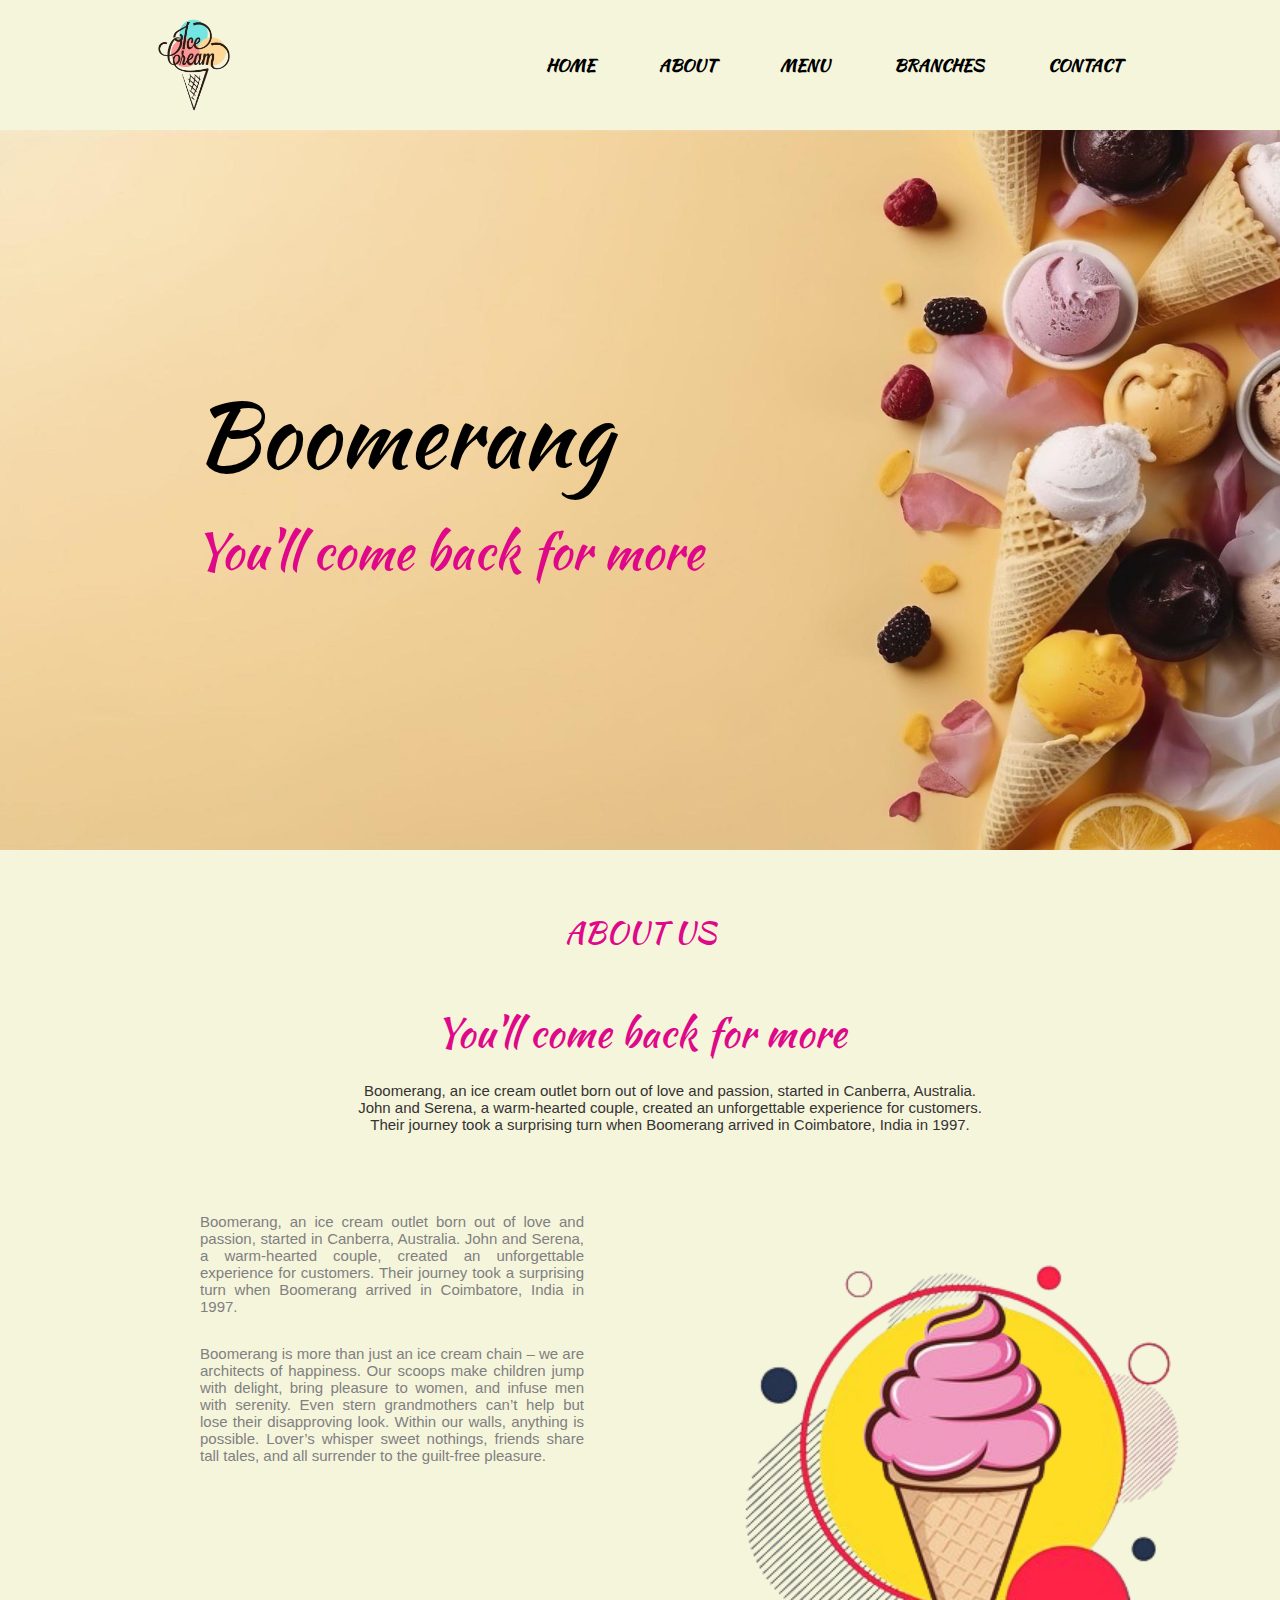
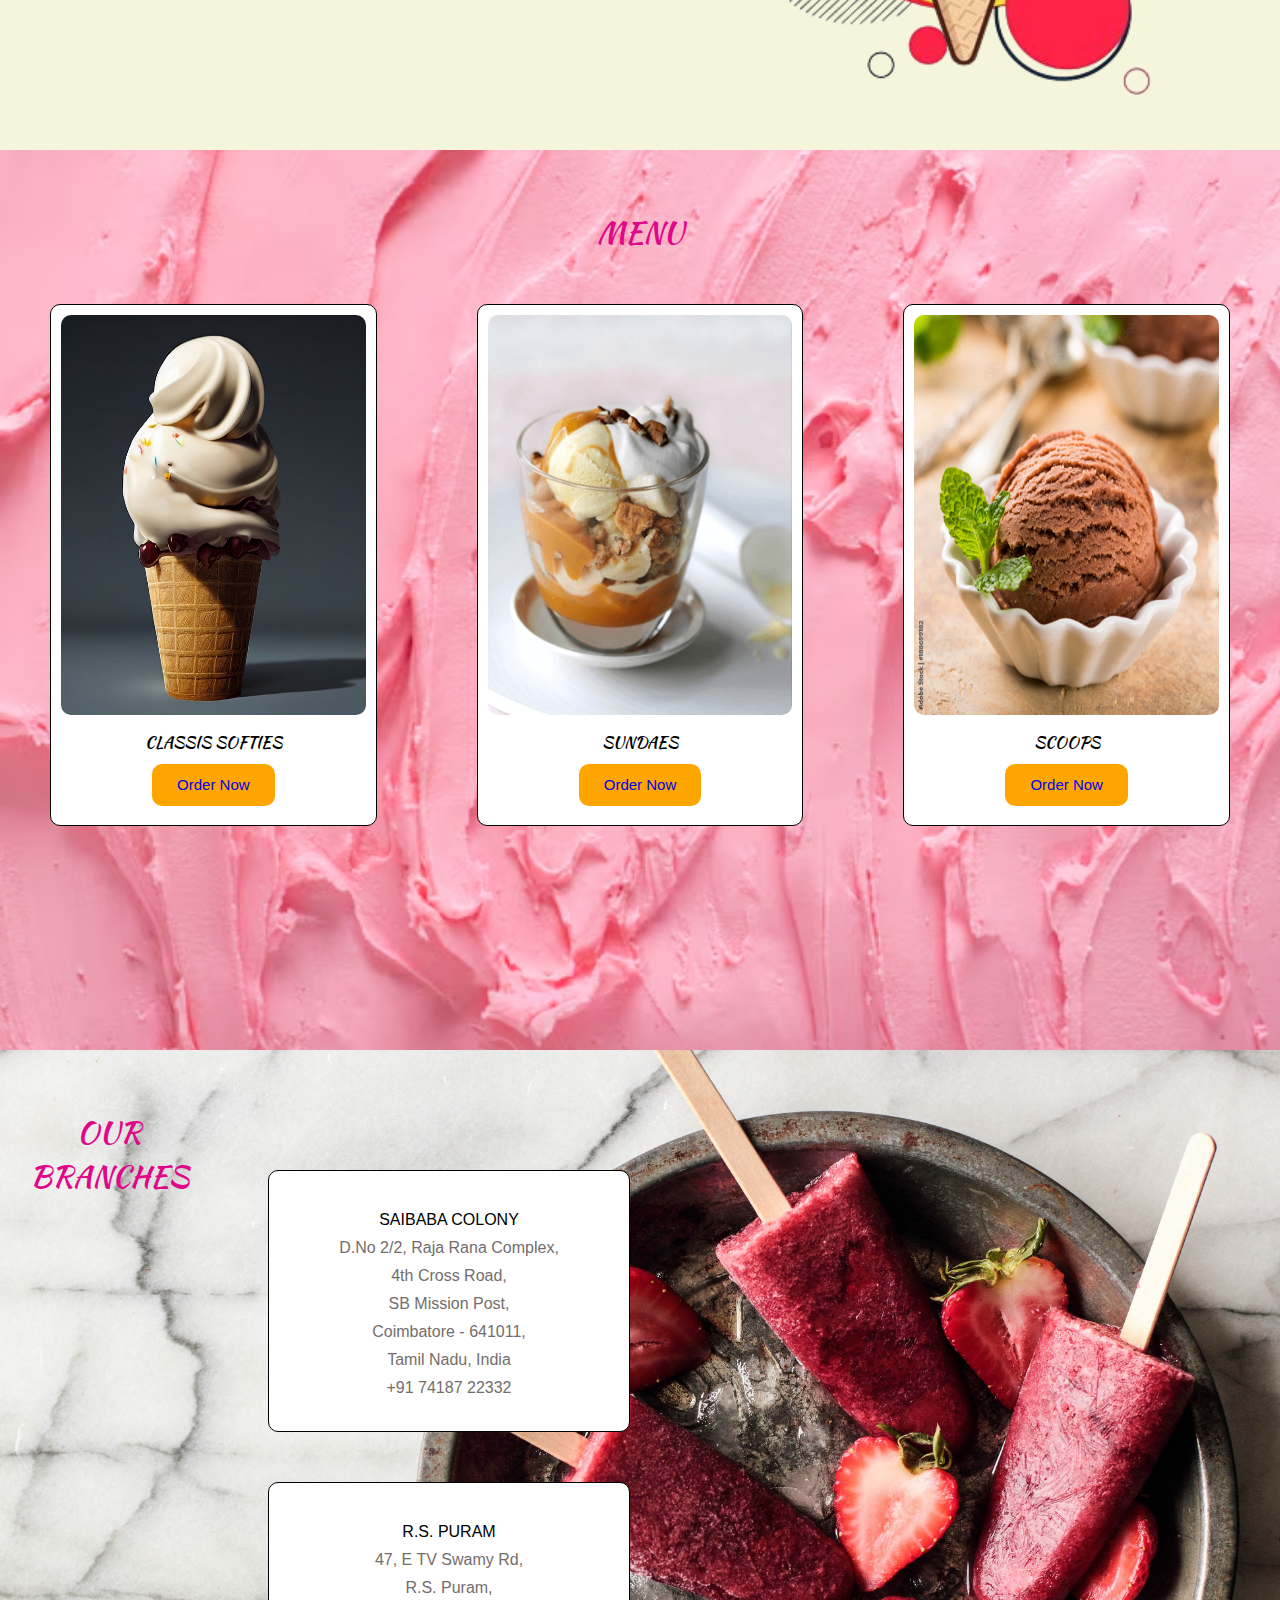
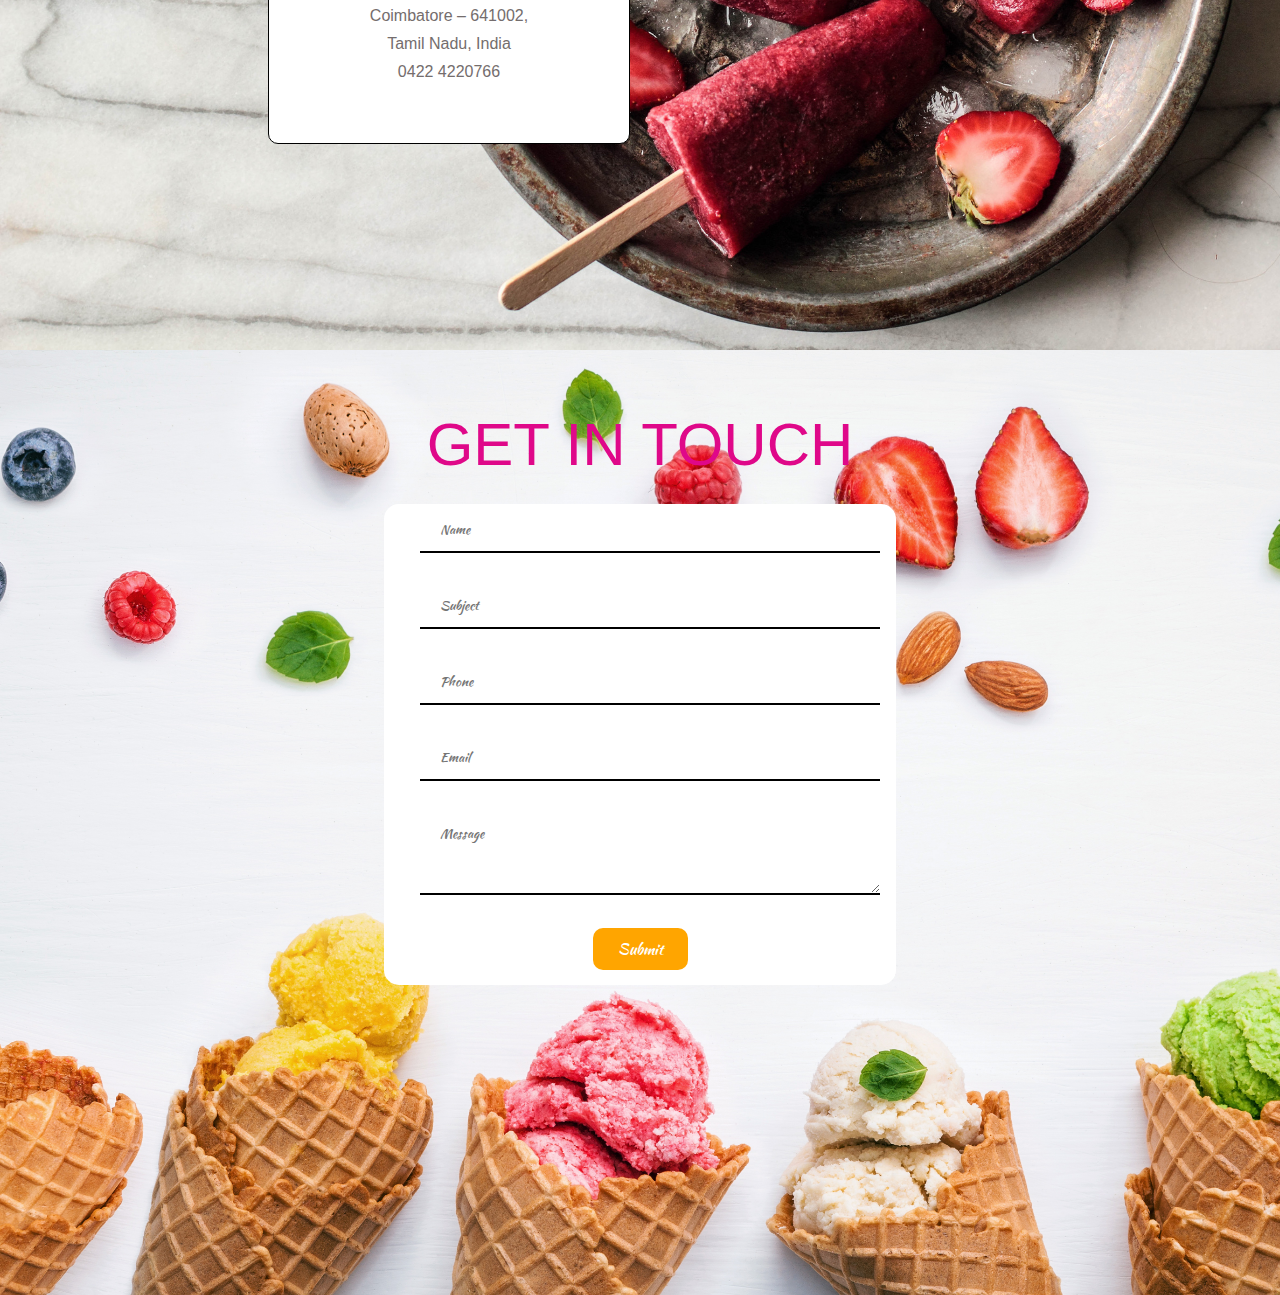
==== index.html @ 69e79b03 "first commit" ====
<!DOCTYPE html>
<html lang="en">

<head>
    <meta charset="UTF-8">
    <meta name="viewport" content="width=device-width, initial-scale=1.0">
    <title>Document</title>

    <!-- CSS -->
    <link rel="stylesheet" href="./style.css">

    <!-- Font awesome - CDN -->
    <link rel="stylesheet" href="https://cdnjs.cloudflare.com/ajax/libs/font-awesome/6.5.1/css/all.min.css"
        integrity="sha512-DTOQO9RWCH3ppGqcWaEA1BIZOC6xxalwEsw9c2QQeAIftl+Vegovlnee1c9QX4TctnWMn13TZye+giMm8e2LwA=="
        crossorigin="anonymous" referrerpolicy="no-referrer" />

    <!-- Google Fonts -->
    <link rel="preconnect" href="https://fonts.googleapis.com">
    <link rel="preconnect" href="https://fonts.gstatic.com" crossorigin>
    <link
        href="https://fonts.googleapis.com/css2?family=Hind+Siliguri:wght@300;400;500;600;700&family=Roboto+Slab:wght@100..900&display=swap"
        rel="stylesheet">

    <!-- Google font 2 -->
    <link rel="preconnect" href="https://fonts.googleapis.com">
    <link rel="preconnect" href="https://fonts.gstatic.com" crossorigin>
    <link href="https://fonts.googleapis.com/css2?family=Kaushan+Script&display=swap" rel="stylesheet">

</head>

<body>
    <div class="container">
        <nav class="navbar">
            <img id="logo" src="./images/logo.png" alt="logo">
            <ul>
                <li><a class="link" href="#home">HOME</a></li>
                <li><a class="link" href="#about">ABOUT</a></li>
                <li><a class="link" href="#menu">MENU</a></li>
                <li><a class="link" href="#branches">BRANCHES</a></li>
                <li><a class="link" href="#contact">CONTACT</a></li>
            </ul>
        </nav>

        <!-- Home section -->
        <section id="home">
            <div class="title_1">
                <h1>Boomerang</h1>
                <p>You'll come back for more</p>

            </div>

        </section>

        <!-- About Section -->
        <section id="about">
            <div class="title_2a">
                <h1>ABOUT US</h1>
                <h3>You'll come back for more </h3>
                <p>Boomerang, an ice cream outlet born out of love and passion, started in Canberra, Australia. John and
                    Serena, a warm-hearted couple, created an unforgettable experience for customers. Their journey took
                    a surprising turn when Boomerang arrived in Coimbatore, India in 1997.</p>
            </div>
            <div class="title_2b">
                <p>Boomerang, an ice cream outlet born out of love and passion, started in Canberra, Australia. John and
                    Serena, a warm-hearted couple, created an unforgettable experience for customers. Their journey took
                    a surprising turn when Boomerang arrived in Coimbatore, India in 1997.
                </p>
            </div>
            <div class="title_2c">
                <p>Boomerang is more than just an ice cream chain – we are architects of happiness. Our scoops make
                    children jump with delight, bring pleasure to women, and infuse men with serenity. Even stern
                    grandmothers can’t help but lose their disapproving look. Within our walls, anything is possible.
                    Lover’s whisper sweet nothings, friends share tall tales, and all surrender to the guilt-free
                    pleasure.</p>
            </div>
            <div class="images">
                <img id="shape1" class="imggroup" src="./images/shape1.png" alt="shape1">
                <img id="shape2" class="imggroup" src="./images/shape2.png" alt="shape2">
            </div>
        </section>

        <!-- Menu Section -->
        <section id="menu">
            <h1>MENU</h1>
            <div class="title_3">
                <div class="div1">
                    <img src="./images/softie.jpg" alt="" width="100%" height="80%">
                    <h4>CLASSIS SOFTIES</h4>
                    <button><a href="https://boomerangicecreams.com/classic-softies/">Order Now</a></button>
                </div>

                <div class="div1">
                    <img src="./images/sundae.webp" alt="" width="100%" height="80%">
                    <h4>SUNDAES</h4>

                    <button><a href="https://boomerangicecreams.com/chocolicious-sundaes/">Order Now</a></button>
                </div>

                <div class="div1">
                    <img src="./images/scoop.jpg" alt="" width="100%" height="80%">
                    <h4>SCOOPS</h4>
                    <button><a href="https://boomerangicecreams.com/scoops/">Order Now</a></button>
                </div>


            </div>

        </section>

        <!-- Branches Section -->
        <section id="branches">
            <h1>OUR BRANCHES</h1>
            <div class="title_4">
                <div class="div2">
                    <h4>SAIBABA COLONY</h4>
                    <p><pre>D.No 2/2, Raja Rana Complex,</pre>
                        <pre>4th Cross Road,</pre> 
                        <pre>SB Mission Post,</pre>
                        <pre>Coimbatore - 641011,</pre>
                        <pre>Tamil Nadu, India</pre>
                        <pre>+91 74187 22332</pre></p>
                </div>

                <div class="div2">
                    <h4>R.S. PURAM</h4>
                    <p><pre>47, E TV Swamy Rd,</pre> 
                        <pre>R.S. Puram,</pre> 
                        <pre>Coimbatore – 641002,</pre>
                        <pre>Tamil Nadu, India</pre>
                        <pre>0422 4220766</pre></p>
                    </div>
            </div>
            <div><iframe src="https://www.google.com/maps/embed?pb=!1m18!1m12!1m3!1d62659.13768483277!2d76.93079294863279!3d11.023908499999997!2m3!1f0!2f0!3f0!3m2!1i1024!2i768!4f13.1!3m3!1m2!1s0x3ba85828fb5e1d75%3A0xd114db431052f051!2sBoomerang%20Ice%20Cream!5e0!3m2!1sen!2sin!4v1712253809579!5m2!1sen!2sin" width="600" height="450" style="border:0;" allowfullscreen="" loading="lazy" referrerpolicy="no-referrer-when-downgrade"></iframe></div>
        </section>

        <!-- Contact Section -->
        <section id="contact">
            <div class="title_5">
                <h1>GET IN TOUCH</h1>
            </div>
            <div class="form">

                <input type="text" placeholder="Name"> <br> <br>

                <input type="text" placeholder="Subject"> <br> <br>

                <input type="tel" placeholder="Phone"> <br> <br>

                <input type="email" placeholder="Email">
                <br> <br>

                <textarea placeholder="Message" cols="50" rows="3"></textarea>
                <br> <br>
                <button>Submit</button>

            </div>


            <div class="contact_logo">
                <div class="icon"><i class="fa-brands fa-facebook fa-2x"></i></div>
                <div class="icon"><i class="fa-brands fa-instagram fa-2x"></i></div>
                <div class="icon"><i class="fa-brands fa-twitter fa-2x"></i></div>
                <div class="icon"><i class="fa-brands fa-whatsapp fa-2x"></i></div>
            </div>

        </section>

    </div>
</body>

</html>
---- style.css ----
*{
    font-family: "Kaushan Script", cursive;
    font-weight: 500;
    font-style: normal;
    margin: 0px;
    padding: 0px;
}
body{
    overflow-x: hidden;
}
.container{
    width: 100%;
    height: 100vh;
    position: relative;
}

#home{
    background-image: url(./images/main_img.jpeg);
    height: 80%;
    width: 100%;
    background-size: cover;
    display: flex;
    justify-content: center;
    align-items: center;

}
.navbar{
    display: flex;
    width: 100%;
    justify-content: space-around; /* To create spacebetween child elements */
    background-color: beige;
    align-items: center; /* To place child element vertically center */
}
#logo{
    width: 130px;
    height: 130px;
}
ul li{
    list-style: none;
    display: inline;
    margin: 10px 30px;
}
.link{
    text-decoration: none; /* To remove underlines */
    color: black;
    font-weight: 700;
    font-size: 17px;
}
.link:hover{
    color: rgb(223, 8, 137);
}
.title_1{
    
    margin-left: -30%;
    margin-top: -25px;
}
.title_1 h1{
    font-size: 90px;
    font-weight: 500;
    margin-bottom: 15px;
}
.title_1 p{
    font-size: 50px;
    font-weight: 400;
    color: rgb(223, 8, 137);
}
.title_1 h1:hover{
    color: rgb(223, 8, 137);
}


/* about section */
#about{
    /* margin: 50px; */
    background-color: beige;
    height: 100%;
    width: 100%;
    position: relative;

}
#about h1{
    font-family: "Kaushan Script", cursive;
    color: rgb(223, 8, 137);
    padding-top: 60px;
    font-weight: 400;
    font-size: 30px;
    text-align: center;


}
.title_2a h3{
    font-size: 40px;
    padding-top: 50px;
    font-weight: 500;
    margin-bottom: 20px;
    text-align: center;
    color: rgb(223, 8, 137);

}
.title_2a p{
    font-family: Verdana, Geneva, Tahoma, sans-serif;
    font-size: 15px;
    font-weight: 400;
    color: rgb(52, 50, 50);
    margin-left: 350px;
    width: 50%;
    text-align: center;
    justify-content: center;
}
.title_2a h3:hover{
    color: rgb(223, 8, 137);
}
.title_2b {
    position: relative; /* Add position relative to title_2b */
    width: 50%; /* Adjust the width as needed */
    z-index: 1; /* Set a higher z-index to make the text appear on top of the images */
}
.title_2b p{
    font-family: Verdana, Geneva, Tahoma, sans-serif;
    font-size: 15px;
    font-weight: 400;
    color: gray;
    width: 60%;

    margin-top: 80px;
    margin-left: 200px;
    text-align: justify;


}
.title_2c p{
    font-family: Verdana, Geneva, Tahoma, sans-serif;
    font-size: 15px;
    font-weight: 400;
    color: gray;
    width: 30%;
    margin-top: 30px;
    margin-left: 200px;
    text-align: justify;



}
.images{
    width: 45%;
    height: 80%;
    position: absolute;
    right: 30px;
    bottom: 0px;
    
}
.imggroup{
    position: absolute;
    height: 75%;
    bottom: 0px;
    left: 50%;
    transform: translateX(-50%);
    transition: bottom 1s ,left 2s;
}
.images:hover #shape1{
    bottom: 70px;
}
.images:hover #shape2{
    left: 40%;
}


/* Menu Section */
#menu{
    background-image: url(./images/main_img2.avif);
    background-size: cover;
    height: 100%;
    width: 100%;
}
#menu h1{
    font-family: "Kaushan Script", cursive;
    color: rgb(223, 8, 137);
    padding-top: 60px;
    font-weight: 400;
    font-size: 30px;
    text-align: center;


}
.div1{
    width: 400px;
    height: 500px;
    background-color: white;
    border: 1px solid black;
    padding: 10px;
    margin: 50px;
    border-radius: 10px;
    text-align: center;
    margin-top: 50px;
}
.div1 a{
    font-family: Verdana, Geneva, Tahoma, sans-serif;
    text-decoration: none;
}
.div1 h4{
    margin-top: 10px;
    margin-bottom: 10px;
}
img{
    border-radius: 10px;;
}
.title_3{
    display: flex;
}
button{
    background-color: orange; /* Green background */
    border: black;
    color: white; /* White text */
    padding: 10px 25px; /* Padding */
    text-align: center;
    text-decoration: none;
    display: inline-block;
    font-size: 15px;
    border-radius: 10px; /* Rounded corners */
    border-bottom: 10px;
}

/* Branches Section */
#branches{
    background-image: url(./images/main_img4a.jpg);
    background-size: cover;
    height: 100%;
    width: 100%;
    display: flex;
}
#branches h1{
    font-family: "Kaushan Script", cursive;
    color: rgb(223, 8, 137);
    padding-top: 60px;
    font-weight: 400;
    font-size: 30px;
    text-align: center;

}
.div2{
    width: 300px;
    height: 200px;
    background-color: white;
    border: 1px solid black;
    padding: 30px;

    margin: 50px;
    border-radius: 10px;
    text-align: center;
    margin-top: 50px;
}
.div2 h4{
    font-family: Verdana, Geneva, Tahoma, sans-serif;
    margin-top: 10px;
    margin-bottom: 10px;
    color: black;
}
.div2 pre{
    font-family: Verdana, Geneva, Tahoma, sans-serif;
    margin-top: 10px;
    margin-bottom: 10px;
    color: rgb(116, 109, 109);

}
.title_4{
    display: inline;
    padding-top: 70px;
}
iframe{
    padding-top: 150px;
}

/* Contact Section */
#contact{
    background-image: url(./images/main_img5.jpg);
    background-size: cover;
    background-position: bottom;
    height: 105%;
    width: 100%;
}
.title_5 h1{
    font-family: Verdana, Geneva, Tahoma, sans-serif;
    color: rgb(223, 8, 137);

    font-size: 60px;
    padding-top: 60px;
    font-weight: 500;
    text-align: center;
    margin-bottom: 25px;
}
.form{
    background-color: white;
    width: 40%;
    border-radius: 15px;
    margin-left: 30%;
    
}
input[type=text] , [type=tel] , [type=email] , textarea{
    width: 90%;
    padding: 12px 20px;
    margin: 4px 0;
    box-sizing: border-box;
    border: none;
    border-bottom: 2px solid black;
    background-color: transparent;
    margin-left: 20px; /* Add margin-left for horizontal space */
    
}
.form {
    background-color: white;
    width: 40%;
    border-radius: 15px;
    margin-left: 30%;
    text-align: center; /* Add this line */
    padding-bottom: 15px;
}

.contact_logo{
    display: flex;
    justify-content: center;
    align-items: center;
}
.icon{
    margin: 20px;
    padding: 17px;
    border-radius: 50px;
}
.icon:hover{
    background-image: linear-gradient(to bottom right, rgb(232, 182, 243), rgb(223, 8, 137));
    color: white;
}
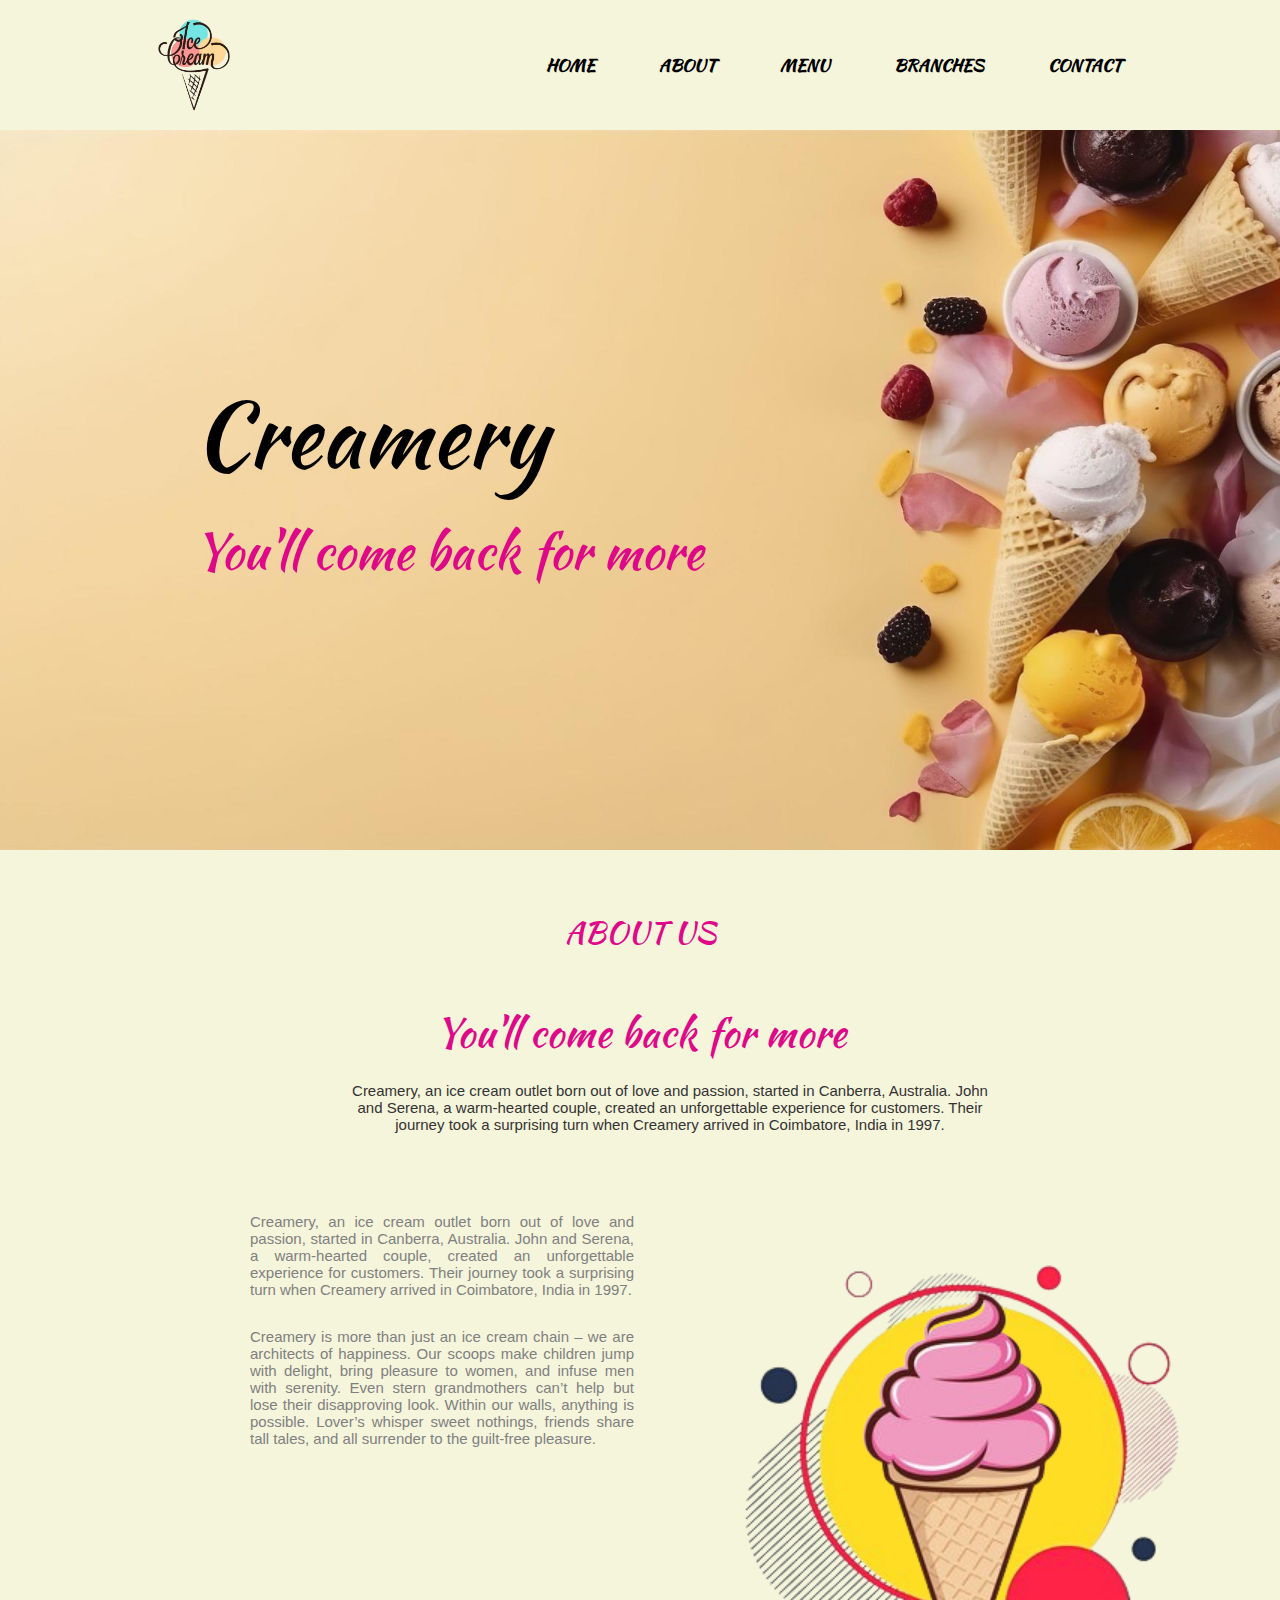
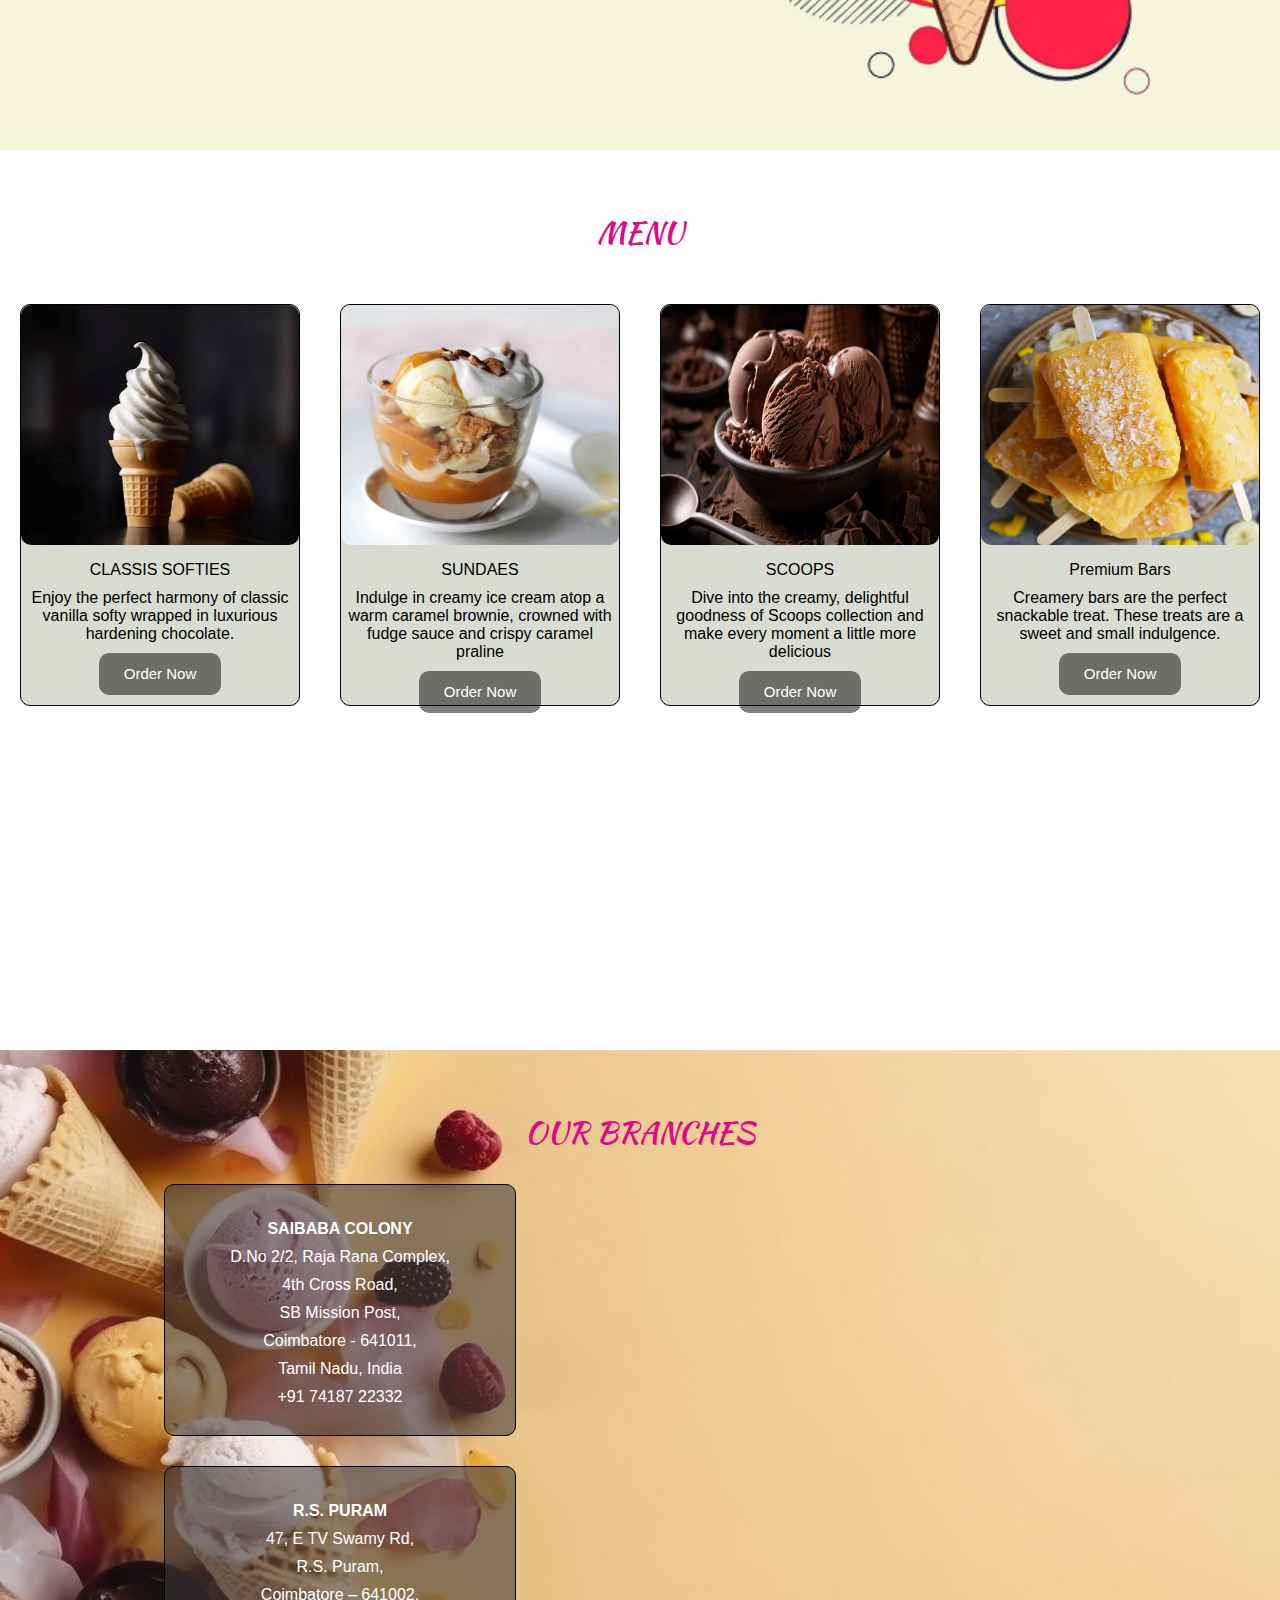
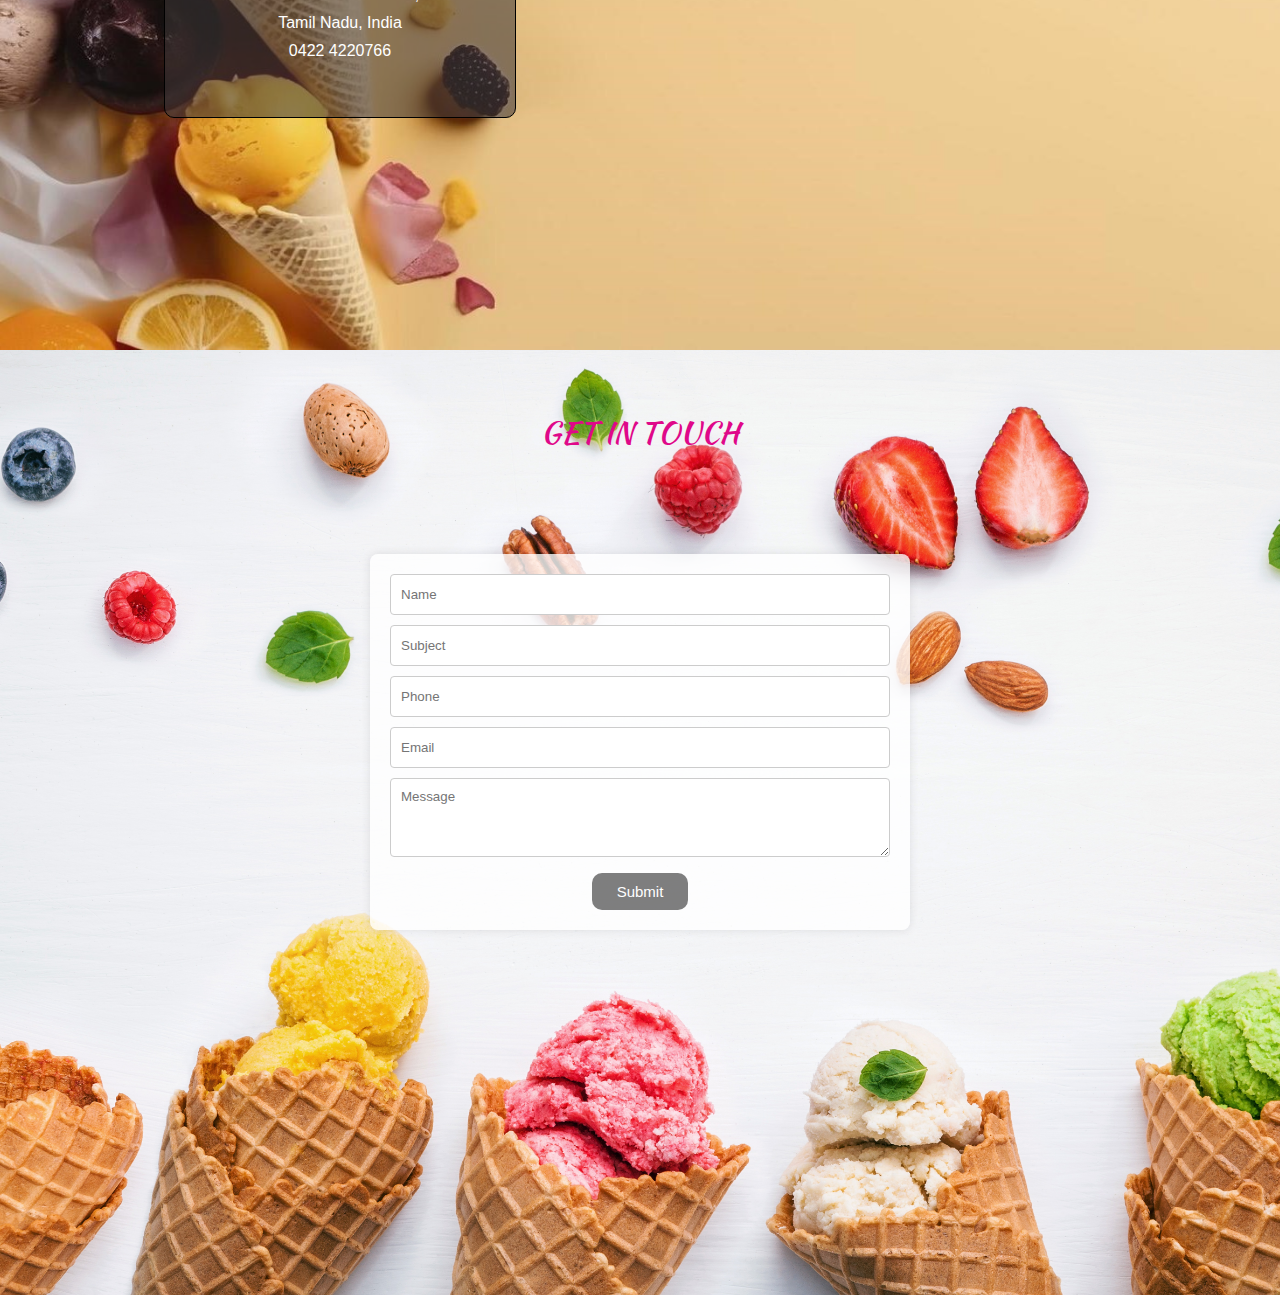
==== commit 898c2dd6: "Commit" ====
--- a/index.html
+++ b/index.html
@@ -14,14 +14,7 @@
         integrity="sha512-DTOQO9RWCH3ppGqcWaEA1BIZOC6xxalwEsw9c2QQeAIftl+Vegovlnee1c9QX4TctnWMn13TZye+giMm8e2LwA=="
         crossorigin="anonymous" referrerpolicy="no-referrer" />
 
-    <!-- Google Fonts -->
-    <link rel="preconnect" href="https://fonts.googleapis.com">
-    <link rel="preconnect" href="https://fonts.gstatic.com" crossorigin>
-    <link
-        href="https://fonts.googleapis.com/css2?family=Hind+Siliguri:wght@300;400;500;600;700&family=Roboto+Slab:wght@100..900&display=swap"
-        rel="stylesheet">
-
-    <!-- Google font 2 -->
+    <!-- Google font -->
     <link rel="preconnect" href="https://fonts.googleapis.com">
     <link rel="preconnect" href="https://fonts.gstatic.com" crossorigin>
     <link href="https://fonts.googleapis.com/css2?family=Kaushan+Script&display=swap" rel="stylesheet">
@@ -29,7 +22,9 @@
 </head>
 
 <body>
+
     <div class="container">
+
         <nav class="navbar">
             <img id="logo" src="./images/logo.png" alt="logo">
             <ul>
@@ -41,33 +36,33 @@
             </ul>
         </nav>
 
+
         <!-- Home section -->
         <section id="home">
             <div class="title_1">
-                <h1>Boomerang</h1>
+                <h1>Creamery</h1>
                 <p>You'll come back for more</p>
+            </div>
+        </section>
 
-            </div>
-
-        </section>
 
         <!-- About Section -->
         <section id="about">
             <div class="title_2a">
                 <h1>ABOUT US</h1>
                 <h3>You'll come back for more </h3>
-                <p>Boomerang, an ice cream outlet born out of love and passion, started in Canberra, Australia. John and
+                <p>Creamery, an ice cream outlet born out of love and passion, started in Canberra, Australia. John and
                     Serena, a warm-hearted couple, created an unforgettable experience for customers. Their journey took
-                    a surprising turn when Boomerang arrived in Coimbatore, India in 1997.</p>
+                    a surprising turn when Creamery arrived in Coimbatore, India in 1997.</p>
             </div>
             <div class="title_2b">
-                <p>Boomerang, an ice cream outlet born out of love and passion, started in Canberra, Australia. John and
+                <p>Creamery, an ice cream outlet born out of love and passion, started in Canberra, Australia. John and
                     Serena, a warm-hearted couple, created an unforgettable experience for customers. Their journey took
-                    a surprising turn when Boomerang arrived in Coimbatore, India in 1997.
+                    a surprising turn when Creamery arrived in Coimbatore, India in 1997.
                 </p>
             </div>
             <div class="title_2c">
-                <p>Boomerang is more than just an ice cream chain – we are architects of happiness. Our scoops make
+                <p>Creamery is more than just an ice cream chain – we are architects of happiness. Our scoops make
                     children jump with delight, bring pleasure to women, and infuse men with serenity. Even stern
                     grandmothers can’t help but lose their disapproving look. Within our walls, anything is possible.
                     Lover’s whisper sweet nothings, friends share tall tales, and all surrender to the guilt-free
@@ -79,93 +74,104 @@
             </div>
         </section>
 
+
         <!-- Menu Section -->
         <section id="menu">
             <h1>MENU</h1>
             <div class="title_3">
                 <div class="div1">
-                    <img src="./images/softie.jpg" alt="" width="100%" height="80%">
+                    <img src="./images/softie.jpg" alt="" width="100%" height="60%">
                     <h4>CLASSIS SOFTIES</h4>
+                    <p>Enjoy the perfect harmony of classic vanilla softy wrapped in luxurious hardening chocolate.</p>
                     <button><a href="https://boomerangicecreams.com/classic-softies/">Order Now</a></button>
                 </div>
 
                 <div class="div1">
-                    <img src="./images/sundae.webp" alt="" width="100%" height="80%">
+                    <img src="./images/sundae.jpg" alt="" width="100%" height="60%">
                     <h4>SUNDAES</h4>
-
+                    <p>Indulge in creamy ice cream atop a warm caramel brownie, crowned with fudge sauce and crispy
+                        caramel praline</p>
                     <button><a href="https://boomerangicecreams.com/chocolicious-sundaes/">Order Now</a></button>
                 </div>
 
                 <div class="div1">
-                    <img src="./images/scoop.jpg" alt="" width="100%" height="80%">
+                    <img src="./images/scoop.jpg" alt="" width="100%" height="60%">
                     <h4>SCOOPS</h4>
+                    <p>Dive into the creamy, delightful goodness of Scoops collection and make every moment a little
+                        more delicious</p>
                     <button><a href="https://boomerangicecreams.com/scoops/">Order Now</a></button>
                 </div>
 
+                <div class="div1">
+                    <img src="./images/bar.jpg" alt="" width="100%" height="60%">
+                    <h4>Premium Bars</h4>
+                    <p> Creamery bars are the perfect snackable treat. These treats are a sweet and small indulgence.
+                    </p>
+                    <button><a href="https://boomerangicecreams.com/classic-softies/">Order Now</a></button>
+                </div>
+            </div>
+        </section>
 
-            </div>
-
-        </section>
 
         <!-- Branches Section -->
         <section id="branches">
             <h1>OUR BRANCHES</h1>
-            <div class="title_4">
-                <div class="div2">
-                    <h4>SAIBABA COLONY</h4>
-                    <p><pre>D.No 2/2, Raja Rana Complex,</pre>
-                        <pre>4th Cross Road,</pre> 
+            <div class="branches_container">
+                <div class="title_4">
+                    <div class="div2">
+                        <h4>SAIBABA COLONY</h4>
+                        <p>
+                        <pre>D.No 2/2, Raja Rana Complex,</pre>
+                        <pre>4th Cross Road,</pre>
                         <pre>SB Mission Post,</pre>
                         <pre>Coimbatore - 641011,</pre>
                         <pre>Tamil Nadu, India</pre>
-                        <pre>+91 74187 22332</pre></p>
-                </div>
+                        <pre>+91 74187 22332</pre>
+                        </p>
+                    </div>
 
-                <div class="div2">
-                    <h4>R.S. PURAM</h4>
-                    <p><pre>47, E TV Swamy Rd,</pre> 
-                        <pre>R.S. Puram,</pre> 
+                    <div class="div2">
+                        <h4>R.S. PURAM</h4>
+                        <p>
+                        <pre>47, E TV Swamy Rd,</pre>
+                        <pre>R.S. Puram,</pre>
                         <pre>Coimbatore – 641002,</pre>
                         <pre>Tamil Nadu, India</pre>
-                        <pre>0422 4220766</pre></p>
+                        <pre>0422 4220766</pre>
+                        </p>
                     </div>
+                </div>
+                <div><iframe
+                        src="https://www.google.com/maps/embed?pb=!1m18!1m12!1m3!1d62659.13768483277!2d76.93079294863279!3d11.023908499999997!2m3!1f0!2f0!3f0!3m2!1i1024!2i768!4f13.1!3m3!1m2!1s0x3ba85828fb5e1d75%3A0xd114db431052f051!2sBoomerang%20Ice%20Cream!5e0!3m2!1sen!2sin!4v1712253809579!5m2!1sen!2sin"
+                        width="600" height="500" style="border:0;" allowfullscreen="" loading="lazy"
+                        referrerpolicy="no-referrer-when-downgrade"></iframe></div>
             </div>
-            <div><iframe src="https://www.google.com/maps/embed?pb=!1m18!1m12!1m3!1d62659.13768483277!2d76.93079294863279!3d11.023908499999997!2m3!1f0!2f0!3f0!3m2!1i1024!2i768!4f13.1!3m3!1m2!1s0x3ba85828fb5e1d75%3A0xd114db431052f051!2sBoomerang%20Ice%20Cream!5e0!3m2!1sen!2sin!4v1712253809579!5m2!1sen!2sin" width="600" height="450" style="border:0;" allowfullscreen="" loading="lazy" referrerpolicy="no-referrer-when-downgrade"></iframe></div>
         </section>
+
 
         <!-- Contact Section -->
         <section id="contact">
             <div class="title_5">
                 <h1>GET IN TOUCH</h1>
             </div>
-            <div class="form">
-
-                <input type="text" placeholder="Name"> <br> <br>
-
-                <input type="text" placeholder="Subject"> <br> <br>
-
-                <input type="tel" placeholder="Phone"> <br> <br>
-
-                <input type="email" placeholder="Email">
-                <br> <br>
-
-                <textarea placeholder="Message" cols="50" rows="3"></textarea>
-                <br> <br>
-                <button>Submit</button>
-
+            <div class="form-container">
+                <div class="form">
+                    <input type="text" placeholder="Name"> <br>
+                    <input type="text" placeholder="Subject"> <br>
+                    <input type="tel" placeholder="Phone"> <br>
+                    <input type="email" placeholder="Email"> <br>
+                    <textarea placeholder="Message" cols="50" rows="3"></textarea> <br>
+                    <button id="submit_btn">Submit</button>
+                </div>
             </div>
-
-
             <div class="contact_logo">
                 <div class="icon"><i class="fa-brands fa-facebook fa-2x"></i></div>
                 <div class="icon"><i class="fa-brands fa-instagram fa-2x"></i></div>
                 <div class="icon"><i class="fa-brands fa-twitter fa-2x"></i></div>
                 <div class="icon"><i class="fa-brands fa-whatsapp fa-2x"></i></div>
             </div>
-
         </section>
 
     </div>
 </body>
-
 </html>--- a/style.css
+++ b/style.css
@@ -1,20 +1,22 @@
-*{
+* {
     font-family: "Kaushan Script", cursive;
     font-weight: 500;
     font-style: normal;
     margin: 0px;
     padding: 0px;
 }
-body{
+
+body {
     overflow-x: hidden;
 }
-.container{
+
+.container {
     width: 100%;
     height: 100vh;
     position: relative;
 }
 
-#home{
+#home {
     background-image: url(./images/main_img.jpeg);
     height: 80%;
     width: 100%;
@@ -22,82 +24,89 @@
     display: flex;
     justify-content: center;
     align-items: center;
-
-}
-.navbar{
-    display: flex;
-    width: 100%;
-    justify-content: space-around; /* To create spacebetween child elements */
+}
+
+
+/* navbar */
+.navbar {
+    display: flex;
+    width: 100%;
+    justify-content: space-around;  /* To create spacebetween child elements */
     background-color: beige;
-    align-items: center; /* To place child element vertically center */
-}
-#logo{
+    align-items: center;    /* To place child element vertically center */
+}
+
+#logo {
     width: 130px;
     height: 130px;
 }
-ul li{
+
+ul li {
     list-style: none;
     display: inline;
     margin: 10px 30px;
 }
-.link{
-    text-decoration: none; /* To remove underlines */
+
+.link {
+    text-decoration: none;  /* To remove underlines */
     color: black;
     font-weight: 700;
     font-size: 17px;
 }
-.link:hover{
-    color: rgb(223, 8, 137);
-}
-.title_1{
-    
+
+.link:hover {
+    color: rgb(223, 8, 137);
+}
+
+.title_1 {
     margin-left: -30%;
     margin-top: -25px;
 }
-.title_1 h1{
+
+.title_1 h1 {
     font-size: 90px;
     font-weight: 500;
     margin-bottom: 15px;
 }
-.title_1 p{
+
+.title_1 p {
     font-size: 50px;
     font-weight: 400;
     color: rgb(223, 8, 137);
 }
-.title_1 h1:hover{
+
+.title_1 h1:hover {
     color: rgb(223, 8, 137);
 }
 
 
 /* about section */
-#about{
-    /* margin: 50px; */
+#about {
     background-color: beige;
     height: 100%;
     width: 100%;
     position: relative;
-
-}
-#about h1{
+}
+
+#about h1 {
     font-family: "Kaushan Script", cursive;
     color: rgb(223, 8, 137);
     padding-top: 60px;
     font-weight: 400;
     font-size: 30px;
     text-align: center;
-
-
-}
-.title_2a h3{
+}
+
+.title_2a h3 {
     font-size: 40px;
     padding-top: 50px;
     font-weight: 500;
     margin-bottom: 20px;
     text-align: center;
     color: rgb(223, 8, 137);
-
-}
-.title_2a p{
+}
+
+.title_2a p {
     font-family: Verdana, Geneva, Tahoma, sans-serif;
     font-size: 15px;
     font-weight: 400;
@@ -107,225 +116,255 @@
     text-align: center;
     justify-content: center;
 }
-.title_2a h3:hover{
-    color: rgb(223, 8, 137);
-}
+
+.title_2a h3:hover {
+    color: rgb(223, 8, 137);
+}
+
 .title_2b {
     position: relative; /* Add position relative to title_2b */
     width: 50%; /* Adjust the width as needed */
     z-index: 1; /* Set a higher z-index to make the text appear on top of the images */
 }
-.title_2b p{
+
+.title_2b p {
     font-family: Verdana, Geneva, Tahoma, sans-serif;
     font-size: 15px;
     font-weight: 400;
     color: gray;
     width: 60%;
-
     margin-top: 80px;
-    margin-left: 200px;
+    margin-left: 250px;
     text-align: justify;
-
-
-}
-.title_2c p{
+}
+
+.title_2c p {
     font-family: Verdana, Geneva, Tahoma, sans-serif;
     font-size: 15px;
     font-weight: 400;
     color: gray;
     width: 30%;
     margin-top: 30px;
-    margin-left: 200px;
+    margin-left: 250px;
     text-align: justify;
-
-
-
-}
-.images{
+}
+
+.images {
     width: 45%;
     height: 80%;
     position: absolute;
     right: 30px;
     bottom: 0px;
-    
-}
-.imggroup{
+}
+
+.imggroup {
     position: absolute;
     height: 75%;
     bottom: 0px;
     left: 50%;
     transform: translateX(-50%);
-    transition: bottom 1s ,left 2s;
-}
-.images:hover #shape1{
+    transition: bottom 1s, left 2s;
+}
+
+.images:hover #shape1 {
     bottom: 70px;
 }
-.images:hover #shape2{
+
+.images:hover #shape2 {
     left: 40%;
 }
 
 
 /* Menu Section */
-#menu{
-    background-image: url(./images/main_img2.avif);
+#menu {
+    background-image: url('./images/main_img2.png');
+    background-size: cover;
+    background-attachment: fixed;
+    background-position: bottom;
+    height: 100%;
+    width: 100%;
+}
+
+#menu h1 {
+    font-family: "Kaushan Script", cursive;
+    color: rgb(223, 8, 137);
+    padding-top: 60px;
+    font-weight: 400;
+    font-size: 30px;
+    text-align: center;
+}
+
+.div1 {
+    width: 400px;
+    height: 400px;
+    background-color: rgba(81, 101, 46, 0.218);
+    border: 1px solid black;
+    margin: 20px;
+    border-radius: 10px;
+    text-align: center;
+    margin-top: 50px;
+}
+
+.div1 a {
+    font-family: Verdana, Geneva, Tahoma, sans-serif;
+    text-decoration: none;
+}
+
+.div1 h4 {
+    font-family: Verdana, Geneva, Tahoma, sans-serif;
+    margin-top: 10px;
+    margin-bottom: 10px;
+}
+
+.div1 p {
+    font-family: Verdana, Geneva, Tahoma, sans-serif;
+    margin-top: 10px;
+    margin-bottom: 10px;
+}
+
+img {
+    border-radius: 10px;
+}
+
+.title_3 {
+    display: flex;
+}
+
+button {
+    background-color: rgba(0, 0, 0, 0.503);
+    border: black;
+    padding: 10px 25px;
+    text-align: center;
+    font-size: 15px;
+    border-radius: 10px;
+    border-bottom: 10px;
+    color: white;
+}
+
+button:hover{
+    background-color: rgba(156, 30, 106, 0.793);
+}
+
+button a {
+    color: white;
+    text-decoration: none;
+}
+
+
+/* Branches Section */
+#branches {
+    background-image: url(./images/main_img_flip.jpeg);
     background-size: cover;
     height: 100%;
     width: 100%;
 }
-#menu h1{
+
+#branches h1 {
     font-family: "Kaushan Script", cursive;
     color: rgb(223, 8, 137);
     padding-top: 60px;
     font-weight: 400;
     font-size: 30px;
     text-align: center;
-
-
-}
-.div1{
-    width: 400px;
-    height: 500px;
-    background-color: white;
-    border: 1px solid black;
-    padding: 10px;
-    margin: 50px;
-    border-radius: 10px;
-    text-align: center;
-    margin-top: 50px;
-}
-.div1 a{
-    font-family: Verdana, Geneva, Tahoma, sans-serif;
-    text-decoration: none;
-}
-.div1 h4{
-    margin-top: 10px;
-    margin-bottom: 10px;
-}
-img{
-    border-radius: 10px;;
-}
-.title_3{
-    display: flex;
-}
-button{
-    background-color: orange; /* Green background */
-    border: black;
-    color: white; /* White text */
-    padding: 10px 25px; /* Padding */
-    text-align: center;
-    text-decoration: none;
-    display: inline-block;
-    font-size: 15px;
-    border-radius: 10px; /* Rounded corners */
-    border-bottom: 10px;
-}
-
-/* Branches Section */
-#branches{
-    background-image: url(./images/main_img4a.jpg);
-    background-size: cover;
-    height: 100%;
-    width: 100%;
-    display: flex;
-}
-#branches h1{
-    font-family: "Kaushan Script", cursive;
-    color: rgb(223, 8, 137);
-    padding-top: 60px;
-    font-weight: 400;
-    font-size: 30px;
-    text-align: center;
-
-}
-.div2{
+}
+
+.branches_container {
+    display: flex;
+    align-items: center;
+    justify-content: center;
+}
+
+.div2 {
     width: 300px;
     height: 200px;
-    background-color: white;
+    background-color: rgba(62, 56, 56, 0.559);
     border: 1px solid black;
-    padding: 30px;
-
-    margin: 50px;
+    padding: 25px;
+    margin: 30px;
     border-radius: 10px;
     text-align: center;
-    margin-top: 50px;
-}
-.div2 h4{
-    font-family: Verdana, Geneva, Tahoma, sans-serif;
+}
+
+.div2 h4 {
+    font-family: Verdana, Geneva, Tahoma, sans-serif;
+    font-weight: 600;
     margin-top: 10px;
     margin-bottom: 10px;
-    color: black;
-}
-.div2 pre{
+    color: white;
+}
+
+.div2 pre {
     font-family: Verdana, Geneva, Tahoma, sans-serif;
     margin-top: 10px;
     margin-bottom: 10px;
-    color: rgb(116, 109, 109);
-
-}
-.title_4{
-    display: inline;
-    padding-top: 70px;
-}
-iframe{
-    padding-top: 150px;
-}
+    color: white;
+}
+
 
 /* Contact Section */
-#contact{
-    background-image: url(./images/main_img5.jpg);
+#contact {
+    background-image: url(./images/main_img3.jpg);
     background-size: cover;
-    background-position: bottom;
+    background-position: top;
     height: 105%;
     width: 100%;
 }
-.title_5 h1{
-    font-family: Verdana, Geneva, Tahoma, sans-serif;
-    color: rgb(223, 8, 137);
-
-    font-size: 60px;
+
+.title_5 h1 {
+    font-family: "Kaushan Script", cursive;
+    color: rgb(223, 8, 137);
     padding-top: 60px;
-    font-weight: 500;
-    text-align: center;
-    margin-bottom: 25px;
-}
-.form{
-    background-color: white;
-    width: 40%;
-    border-radius: 15px;
-    margin-left: 30%;
-    
-}
-input[type=text] , [type=tel] , [type=email] , textarea{
-    width: 90%;
-    padding: 12px 20px;
-    margin: 4px 0;
+    font-weight: 400;
+    font-size: 30px;
+    text-align: center;
+    margin-bottom: 100px;
+}
+
+.form-container {
+    background-color: rgba(255, 255, 255, 0.786);
+    padding: 20px;
+    border-radius: 8px;
+    box-shadow: 0 0 10px rgba(0, 0, 0, 0.1);
+    width: 500px;
+    margin: 0 auto;
+    text-align: center;
+}
+
+.form input,
+.form textarea {
+    width: 100%;
+    padding: 10px;
+    border: 1px solid #ccc;
+    border-radius: 4px;
     box-sizing: border-box;
-    border: none;
-    border-bottom: 2px solid black;
-    background-color: transparent;
-    margin-left: 20px; /* Add margin-left for horizontal space */
-    
-}
-.form {
-    background-color: white;
-    width: 40%;
-    border-radius: 15px;
-    margin-left: 30%;
-    text-align: center; /* Add this line */
-    padding-bottom: 15px;
-}
-
-.contact_logo{
+    margin-bottom: 10px;
+}
+
+.form textarea {
+    resize: vertical;
+}
+
+.form ::placeholder{
+    font-family: Verdana, Geneva, Tahoma, sans-serif;
+}
+
+#submit_btn{
+    font-family: Verdana, Geneva, Tahoma, sans-serif;
+}
+
+.contact_logo {
     display: flex;
     justify-content: center;
     align-items: center;
 }
-.icon{
+
+.icon {
     margin: 20px;
     padding: 17px;
     border-radius: 50px;
 }
-.icon:hover{
+
+.icon:hover {
     background-image: linear-gradient(to bottom right, rgb(232, 182, 243), rgb(223, 8, 137));
     color: white;
 }